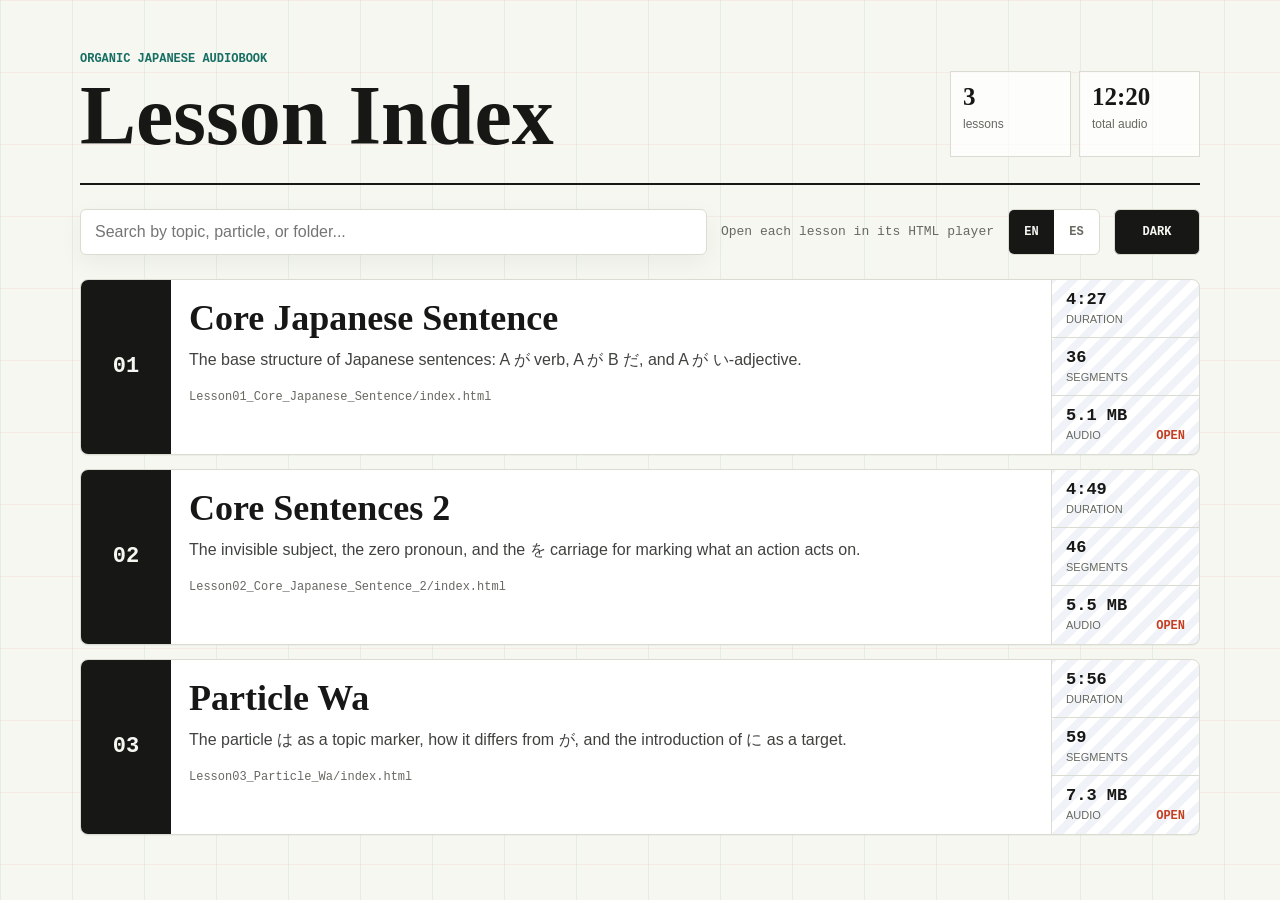
==== index.html @ 803d8f2a "Lesson 3" ====
<!doctype html>
<html lang="es">
<head>
  <meta charset="utf-8">
  <meta name="viewport" content="width=device-width, initial-scale=1">
  <title>Organic Japanese Audiobook</title>
  <link rel="icon" href="data:,">
  <style>
    :root {
      color-scheme: light;
      --paper: #f7f7f2;
      --ink: #171815;
      --muted: #656960;
      --line: #d9ddd1;
      --panel: #ffffff;
      --panel-soft: rgba(255, 255, 255, 0.72);
      --body-text: #3f433d;
      --accent: #c43e22;
      --accent-2: #176f63;
      --accent-3: #274c9b;
      --grid-a: rgba(23, 111, 99, 0.08);
      --grid-b: rgba(196, 62, 34, 0.07);
      --stripe: rgba(39, 76, 155, 0.07);
      --input-shadow: 0 8px 24px rgba(24, 25, 21, 0.05);
      --shadow: 0 18px 55px rgba(24, 25, 21, 0.10);
    }

    :root[data-theme="dark"] {
      color-scheme: dark;
      --paper: #121410;
      --ink: #ece7d9;
      --muted: #a6a99d;
      --line: #3b4036;
      --panel: #1b1f19;
      --panel-soft: rgba(27, 31, 25, 0.82);
      --body-text: #c9c8bb;
      --accent: #ff8a65;
      --accent-2: #73c7ab;
      --accent-3: #8ea8ff;
      --grid-a: rgba(115, 199, 171, 0.10);
      --grid-b: rgba(255, 138, 101, 0.08);
      --stripe: rgba(142, 168, 255, 0.10);
      --input-shadow: 0 10px 28px rgba(0, 0, 0, 0.24);
      --shadow: 0 18px 60px rgba(0, 0, 0, 0.42);
    }

    * {
      box-sizing: border-box;
    }

    html {
      scroll-behavior: smooth;
    }

    body {
      min-height: 100vh;
      margin: 0;
      background:
        linear-gradient(90deg, var(--grid-a) 1px, transparent 1px) 0 0 / 72px 72px,
        linear-gradient(180deg, var(--grid-b) 1px, transparent 1px) 0 0 / 72px 72px,
        var(--paper);
      color: var(--ink);
      font-family: Avenir Next, "Hiragino Sans", "Yu Gothic", "YuGothic", Verdana, sans-serif;
      transition: background-color 160ms ease, color 160ms ease;
    }

    a {
      color: inherit;
      text-decoration: none;
    }

    [hidden] {
      display: none !important;
    }

    .lesson[hidden]::after {
      content: none;
    }

    .shell {
      width: min(1120px, calc(100vw - 32px));
      margin: 0 auto;
      padding: 30px 0 52px;
    }

    .masthead {
      display: grid;
      grid-template-columns: minmax(0, 1fr) auto;
      gap: 28px;
      align-items: end;
      padding: 22px 0 26px;
      border-bottom: 2px solid var(--ink);
    }

    .eyebrow {
      margin: 0 0 10px;
      color: var(--accent-2);
      font: 700 12px/1.2 "Courier New", monospace;
      letter-spacing: 0;
      text-transform: uppercase;
    }

    h1 {
      max-width: 780px;
      margin: 0;
      font-family: Georgia, "Hiragino Mincho ProN", "Yu Mincho", serif;
      font-size: clamp(38px, 7vw, 84px);
      font-weight: 600;
      line-height: 0.96;
    }

    .stats {
      display: grid;
      grid-template-columns: repeat(2, minmax(112px, 1fr));
      gap: 8px;
      min-width: 250px;
    }

    .stat {
      min-height: 86px;
      padding: 12px;
      border: 1px solid var(--line);
      background: var(--panel-soft);
    }

    .stat strong {
      display: block;
      font: 700 25px/1 Georgia, serif;
    }

    .stat span {
      display: block;
      margin-top: 8px;
      color: var(--muted);
      font-size: 12px;
      line-height: 1.25;
    }

    .toolbar {
      display: grid;
      grid-template-columns: minmax(0, 1fr) auto auto auto;
      gap: 14px;
      align-items: center;
      margin: 24px 0;
    }

    .search {
      width: 100%;
      height: 46px;
      padding: 0 14px;
      border: 1px solid var(--line);
      border-radius: 6px;
      background: var(--panel);
      color: var(--ink);
      font: 16px/1 Avenir Next, "Hiragino Sans", "Yu Gothic", sans-serif;
      box-shadow: var(--input-shadow);
    }

    .search:focus {
      outline: 2px solid var(--accent-3);
      outline-offset: 2px;
    }

    .folder-note {
      color: var(--muted);
      font: 13px/1.3 "Courier New", monospace;
      white-space: nowrap;
    }

    .language-toggle {
      display: grid;
      grid-template-columns: 1fr 1fr;
      overflow: hidden;
      height: 46px;
      min-width: 92px;
      border: 1px solid var(--line);
      border-radius: 6px;
      background: var(--panel);
    }

    .language-toggle button {
      border: 0;
      background: transparent;
      color: var(--muted);
      cursor: pointer;
      font: 700 12px/1 "Courier New", monospace;
    }

    .language-toggle button[aria-pressed="true"] {
      background: var(--ink);
      color: var(--paper);
    }

    .theme-button {
      height: 46px;
      min-width: 86px;
      padding: 0 14px;
      border: 1px solid var(--line);
      border-radius: 6px;
      background: var(--ink);
      color: var(--paper);
      cursor: pointer;
      font: 700 12px/1 "Courier New", monospace;
      text-transform: uppercase;
      transition: transform 140ms ease, background 140ms ease, color 140ms ease;
    }

    .theme-button:hover,
    .theme-button:focus-visible,
    .language-toggle button:focus-visible {
      transform: translateY(-1px);
      outline: 2px solid var(--accent-3);
      outline-offset: 2px;
    }

    .lessons {
      display: grid;
      gap: 14px;
    }

    .lesson {
      position: relative;
      display: grid;
      grid-template-columns: 90px minmax(0, 1fr) 148px;
      gap: 18px;
      align-items: stretch;
      overflow: hidden;
      min-height: 176px;
      border: 1px solid var(--line);
      border-radius: 8px;
      background: var(--panel);
      box-shadow: 0 1px 0 rgba(24, 25, 21, 0.04);
      transition: transform 160ms ease, box-shadow 160ms ease, border-color 160ms ease;
    }

    .lesson:hover,
    .lesson:focus-visible {
      border-color: color-mix(in srgb, var(--accent-2) 58%, var(--line));
      box-shadow: var(--shadow);
      transform: translateY(-2px);
      outline: 0;
    }

    .lesson-number {
      display: grid;
      place-items: center;
      background: var(--ink);
      color: var(--paper);
      font: 700 22px/1 "Courier New", monospace;
    }

    .lesson-body {
      min-width: 0;
      padding: 20px 0;
    }

    .lesson-title {
      margin: 0 0 10px;
      font-family: Georgia, "Hiragino Mincho ProN", "Yu Mincho", serif;
      font-size: clamp(24px, 3vw, 36px);
      font-weight: 600;
      line-height: 1.05;
    }

    .lesson-summary {
      max-width: 760px;
      margin: 0;
      color: var(--body-text);
      font-size: 16px;
      line-height: 1.55;
    }

    .lesson-path {
      display: block;
      margin-top: 16px;
      color: var(--muted);
      font: 12px/1.4 "Courier New", monospace;
      overflow-wrap: anywhere;
    }

    .lesson-meta {
      display: grid;
      align-content: stretch;
      border-left: 1px solid var(--line);
      background:
        repeating-linear-gradient(
          -45deg,
          var(--stripe) 0,
          var(--stripe) 8px,
          transparent 8px,
          transparent 16px
        );
    }

    .meta-cell {
      display: grid;
      align-content: center;
      min-height: 58px;
      padding: 10px 14px;
      border-bottom: 1px solid var(--line);
    }

    .meta-cell:last-child {
      border-bottom: 0;
    }

    .meta-cell strong {
      font: 700 17px/1 "Courier New", monospace;
    }

    .meta-cell span {
      margin-top: 5px;
      color: var(--muted);
      font-size: 11px;
      line-height: 1.2;
      text-transform: uppercase;
    }

    .lesson::after {
      content: attr(data-action);
      position: absolute;
      right: 14px;
      bottom: 12px;
      color: var(--accent);
      font: 700 12px/1 "Courier New", monospace;
      text-transform: uppercase;
    }

    .empty {
      display: none;
      padding: 28px;
      border: 1px dashed var(--line);
      border-radius: 8px;
      background: var(--panel-soft);
      color: var(--muted);
      text-align: center;
    }

    body.no-results .empty {
      display: block;
    }

    body.no-results .lessons {
      display: none;
    }

    @media (max-width: 820px) {
      .masthead,
      .lesson {
        grid-template-columns: 1fr;
      }

      .toolbar {
        grid-template-columns: 1fr auto auto;
      }

      .search {
        grid-column: 1 / -1;
      }

      .stats {
        min-width: 0;
      }

      .folder-note {
        white-space: normal;
      }

      .lesson {
        min-height: 0;
      }

      .lesson-number {
        min-height: 56px;
        place-items: center start;
        padding-left: 18px;
      }

      .lesson-body {
        padding: 4px 18px 18px;
      }

      .lesson-meta {
        grid-template-columns: repeat(3, 1fr);
        border-top: 1px solid var(--line);
        border-left: 0;
      }

      .meta-cell {
        border-right: 1px solid var(--line);
        border-bottom: 0;
      }

      .meta-cell:last-child {
        border-right: 0;
      }
    }

    @media (max-width: 520px) {
      .shell {
        width: min(100vw - 22px, 1120px);
        padding-top: 18px;
      }
    }
  </style>
</head>
<body>
  <main class="shell">
    <header class="masthead">
      <div>
        <p class="eyebrow">Organic Japanese Audiobook</p>
        <h1 data-i18n="title">Índice de lecciones</h1>
      </div>
      <div class="stats" aria-label="Resumen de recursos" data-i18n-aria="statsLabel">
        <div class="stat">
          <strong>3</strong>
          <span data-i18n="statLessons">lecciones</span>
        </div>
        <div class="stat">
          <strong>12:20</strong>
          <span data-i18n="statAudio">audio total</span>
        </div>
      </div>
    </header>

    <section class="toolbar" aria-label="Herramientas del índice" data-i18n-aria="toolbarLabel">
      <input id="search" class="search" type="search" placeholder="Buscar por tema, partícula o carpeta..." autocomplete="off">
      <span class="folder-note" data-i18n="folderNote">Abre cada lección en su reproductor HTML</span>
      <div class="language-toggle" aria-label="Language">
        <button id="langEn" type="button" data-lang-option="en">EN</button>
        <button id="langEs" type="button" data-lang-option="es">ES</button>
      </div>
      <button id="themeButton" class="theme-button" type="button" aria-label="Cambiar modo oscuro">Dark</button>
    </section>

    <section id="lessons" class="lessons" aria-label="Lecciones" data-i18n-aria="lessonsLabel">
      <a class="lesson" href="Lesson01_Core_Japanese_Sentence/index.html" data-search="lesson 1 core japanese sentence oración núcleo が だ い adjective sentence train">
        <div class="lesson-number">01</div>
        <div class="lesson-body">
          <h2 class="lesson-title">Core Japanese Sentence</h2>
          <p class="lesson-summary" data-lesson-summary="0">La estructura base de las frases japonesas: A が verbo, A が B だ y A が adjetivo en い.</p>
          <span class="lesson-path">Lesson01_Core_Japanese_Sentence/index.html</span>
        </div>
        <div class="lesson-meta" aria-label="Datos de Lesson 1" data-lesson-meta="1">
          <div class="meta-cell">
            <strong>4:27</strong>
            <span data-i18n="duration">duración</span>
          </div>
          <div class="meta-cell">
            <strong>36</strong>
            <span data-i18n="segments">segmentos</span>
          </div>
          <div class="meta-cell">
            <strong>5.1 MB</strong>
            <span data-i18n="audio">audio</span>
          </div>
        </div>
      </a>

      <a class="lesson" href="Lesson02_Core_Japanese_Sentence_2/index.html" data-search="lesson 2 core sentences invisible carriage zero pronoun を object japanese sentence">
        <div class="lesson-number">02</div>
        <div class="lesson-body">
          <h2 class="lesson-title">Core Sentences 2</h2>
          <p class="lesson-summary" data-lesson-summary="1">El sujeto invisible, el pronombre cero y el vagón を para marcar aquello sobre lo que actúa la acción.</p>
          <span class="lesson-path">Lesson02_Core_Japanese_Sentence_2/index.html</span>
        </div>
        <div class="lesson-meta" aria-label="Datos de Lesson 2" data-lesson-meta="2">
          <div class="meta-cell">
            <strong>4:49</strong>
            <span data-i18n="duration">duración</span>
          </div>
          <div class="meta-cell">
            <strong>46</strong>
            <span data-i18n="segments">segmentos</span>
          </div>
          <div class="meta-cell">
            <strong>5.5 MB</strong>
            <span data-i18n="audio">audio</span>
          </div>
        </div>
      </a>

      <a class="lesson" href="Lesson03_Particle_Wa/index.html" data-search="lesson 3 particle wa は topic が を に japanese grammar flag">
        <div class="lesson-number">03</div>
        <div class="lesson-body">
          <h2 class="lesson-title">Particle Wa</h2>
          <p class="lesson-summary" data-lesson-summary="2">La partícula は como marcador de tema, su diferencia con が y la introducción de に como destino.</p>
          <span class="lesson-path">Lesson03_Particle_Wa/index.html</span>
        </div>
        <div class="lesson-meta" aria-label="Datos de Lesson 3" data-lesson-meta="3">
          <div class="meta-cell">
            <strong>5:56</strong>
            <span data-i18n="duration">duración</span>
          </div>
          <div class="meta-cell">
            <strong>59</strong>
            <span data-i18n="segments">segmentos</span>
          </div>
          <div class="meta-cell">
            <strong>7.3 MB</strong>
            <span data-i18n="audio">audio</span>
          </div>
        </div>
      </a>
    </section>

    <p class="empty" data-i18n="empty">No hay lecciones que coincidan con esa búsqueda.</p>
  </main>

  <script>
    "use strict";

    const search = document.getElementById("search");
    const themeButton = document.getElementById("themeButton");
    const languageButtons = Array.from(document.querySelectorAll("[data-lang-option]"));
    const lessons = Array.from(document.querySelectorAll(".lesson"));
    const translations = {
      en: {
        title: "Lesson Index",
        statsLabel: "Resource summary",
        statLessons: "lessons",
        statAudio: "total audio",
        toolbarLabel: "Index tools",
        lessonsLabel: "Lessons",
        folderNote: "Open each lesson in its HTML player",
        searchPlaceholder: "Search by topic, particle, or folder...",
        themeAria: "Toggle dark mode",
        themeDark: "Dark",
        themeLight: "Light",
        duration: "duration",
        segments: "segments",
        audio: "audio",
        open: "Open",
        empty: "No lessons match that search.",
        lessonMeta: lessonNumber => `Lesson ${lessonNumber} details`,
        summaries: [
          "The base structure of Japanese sentences: A が verb, A が B だ, and A が い-adjective.",
          "The invisible subject, the zero pronoun, and the を carriage for marking what an action acts on.",
          "The particle は as a topic marker, how it differs from が, and the introduction of に as a target."
        ]
      },
      es: {
        title: "Índice de lecciones",
        statsLabel: "Resumen de recursos",
        statLessons: "lecciones",
        statAudio: "audio total",
        toolbarLabel: "Herramientas del índice",
        lessonsLabel: "Lecciones",
        folderNote: "Abre cada lección en su reproductor HTML",
        searchPlaceholder: "Buscar por tema, partícula o carpeta...",
        themeAria: "Cambiar modo oscuro",
        themeDark: "Dark",
        themeLight: "Light",
        duration: "duración",
        segments: "segmentos",
        audio: "audio",
        open: "Abrir",
        empty: "No hay lecciones que coincidan con esa búsqueda.",
        lessonMeta: lessonNumber => `Datos de Lesson ${lessonNumber}`,
        summaries: [
          "La estructura base de las frases japonesas: A が verbo, A が B だ y A が adjetivo en い.",
          "El sujeto invisible, el pronombre cero y el vagón を para marcar aquello sobre lo que actúa la acción.",
          "La partícula は como marcador de tema, su diferencia con が y la introducción de に como destino."
        ]
      }
    };
    let currentLanguage = getInitialLanguage();

    function getInitialLanguage() {
      const stored = localStorage.getItem("oja-index-language");
      if (stored === "en" || stored === "es") return stored;
      return navigator.language && navigator.language.toLowerCase().startsWith("es") ? "es" : "en";
    }

    function getInitialTheme() {
      const stored = localStorage.getItem("oja-index-theme");
      if (stored === "dark" || stored === "light") return stored;
      return window.matchMedia && window.matchMedia("(prefers-color-scheme: dark)").matches ? "dark" : "light";
    }

    function setTheme(theme) {
      const copy = translations[currentLanguage];
      document.documentElement.dataset.theme = theme;
      localStorage.setItem("oja-index-theme", theme);
      themeButton.textContent = theme === "dark" ? copy.themeLight : copy.themeDark;
      themeButton.setAttribute("aria-label", copy.themeAria);
      themeButton.setAttribute("aria-pressed", String(theme === "dark"));
    }

    function setLanguage(language) {
      const copy = translations[language] || translations.en;
      currentLanguage = language;
      document.documentElement.lang = language;
      localStorage.setItem("oja-index-language", language);
      document.querySelectorAll("[data-i18n]").forEach(element => {
        element.textContent = copy[element.dataset.i18n];
      });
      document.querySelectorAll("[data-i18n-aria]").forEach(element => {
        element.setAttribute("aria-label", copy[element.dataset.i18nAria]);
      });
      document.querySelectorAll("[data-lesson-summary]").forEach(element => {
        element.textContent = copy.summaries[Number(element.dataset.lessonSummary)];
      });
      document.querySelectorAll("[data-lesson-meta]").forEach(element => {
        element.setAttribute("aria-label", copy.lessonMeta(element.dataset.lessonMeta));
      });
      lessons.forEach(lesson => {
        lesson.dataset.action = copy.open;
      });
      languageButtons.forEach(button => {
        const isActive = button.dataset.langOption === language;
        button.setAttribute("aria-pressed", String(isActive));
      });
      search.setAttribute("placeholder", copy.searchPlaceholder);
      setTheme(document.documentElement.dataset.theme === "dark" ? "dark" : "light");
      filterLessons();
    }

    function filterLessons() {
      const query = search.value.trim().toLowerCase();
      let visibleCount = 0;

      for (const lesson of lessons) {
        const text = `${lesson.textContent} ${lesson.dataset.search}`.toLowerCase();
        const isVisible = !query || text.includes(query);
        lesson.hidden = !isVisible;
        if (isVisible) visibleCount += 1;
      }

      document.body.classList.toggle("no-results", visibleCount === 0);
    }

    setTheme(getInitialTheme());
    setLanguage(currentLanguage);

    search.addEventListener("input", () => {
      filterLessons();
    });

    themeButton.addEventListener("click", () => {
      const current = document.documentElement.dataset.theme === "dark" ? "dark" : "light";
      setTheme(current === "dark" ? "light" : "dark");
    });

    languageButtons.forEach(button => {
      button.addEventListener("click", () => {
        setLanguage(button.dataset.langOption);
      });
    });
  </script>
</body>
</html>
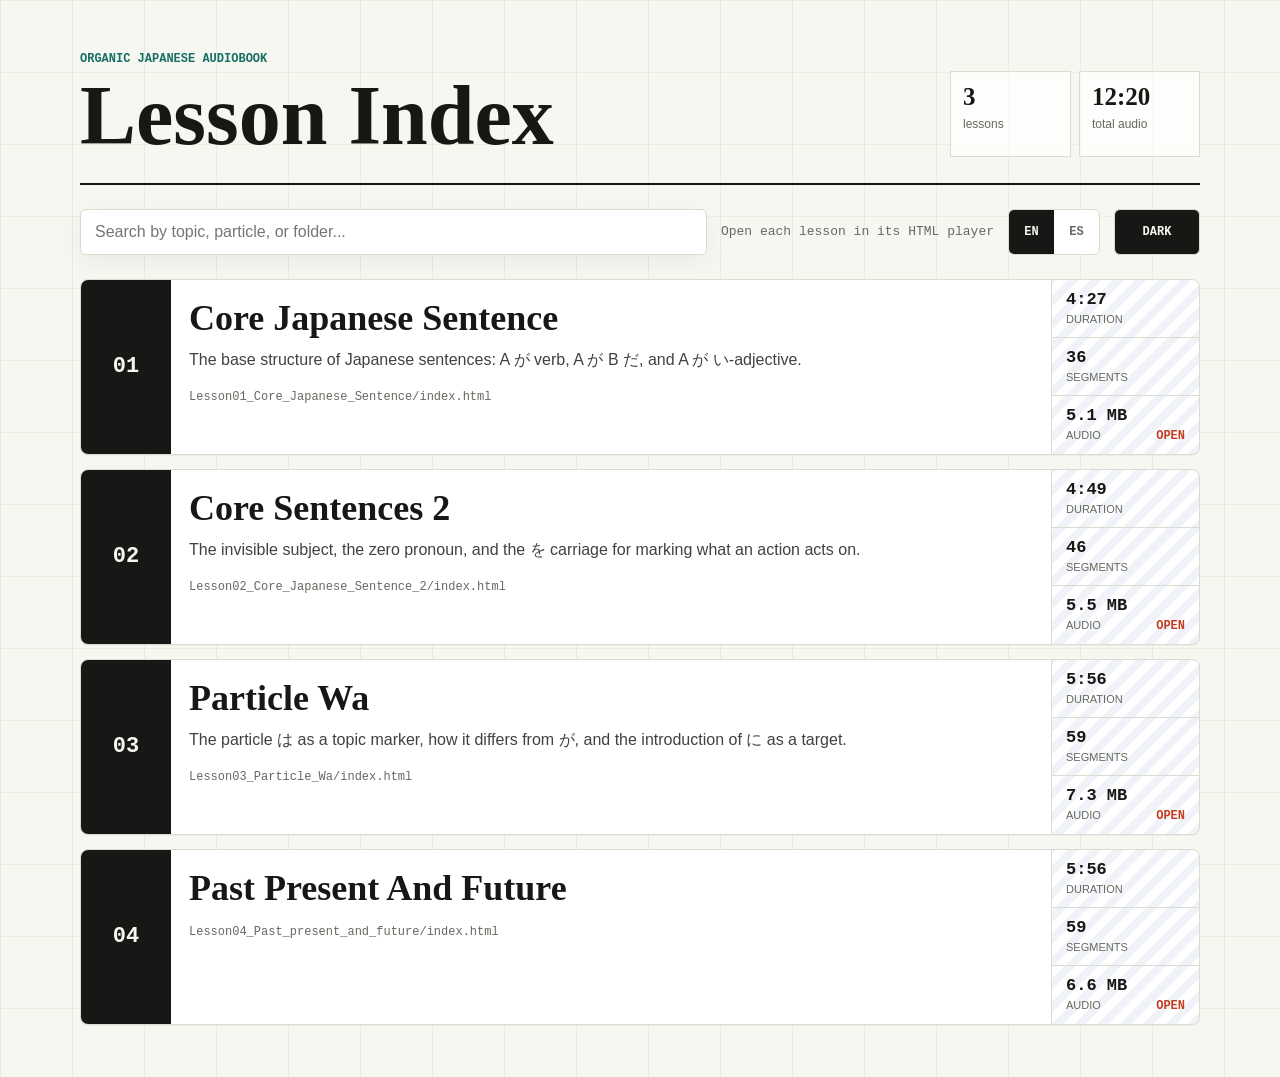
==== commit d9852ce2: "Add files via upload" ====
--- a/index.html
+++ b/index.html
@@ -498,6 +498,29 @@
           </div>
           <div class="meta-cell">
             <strong>7.3 MB</strong>
+            <span data-i18n="audio">audio</span>
+          </div>
+        </div>
+      </a>
+
+      <a class="lesson" href="Lesson04_Past_present_and_future/index.html" data-search="lesson 4 past present and future japanese grammar flag">
+        <div class="lesson-number">04</div>
+        <div class="lesson-body">
+          <h2 class="lesson-title">Past Present And Future</h2>
+          <p class="lesson-summary" data-lesson-summary="3">El pasado, el presente y el futuro en la gramática japonesa.</p>
+          <span class="lesson-path">Lesson04_Past_present_and_future/index.html</span>
+        </div>
+        <div class="lesson-meta" aria-label="Datos de Lesson 4" data-lesson-meta="4">
+          <div class="meta-cell">
+            <strong>5:56</strong>
+            <span data-i18n="duration">duración</span>
+          </div>
+          <div class="meta-cell">
+            <strong>59</strong>
+            <span data-i18n="segments">segmentos</span>
+          </div>
+          <div class="meta-cell">
+            <strong>6.6 MB</strong>
             <span data-i18n="audio">audio</span>
           </div>
         </div>
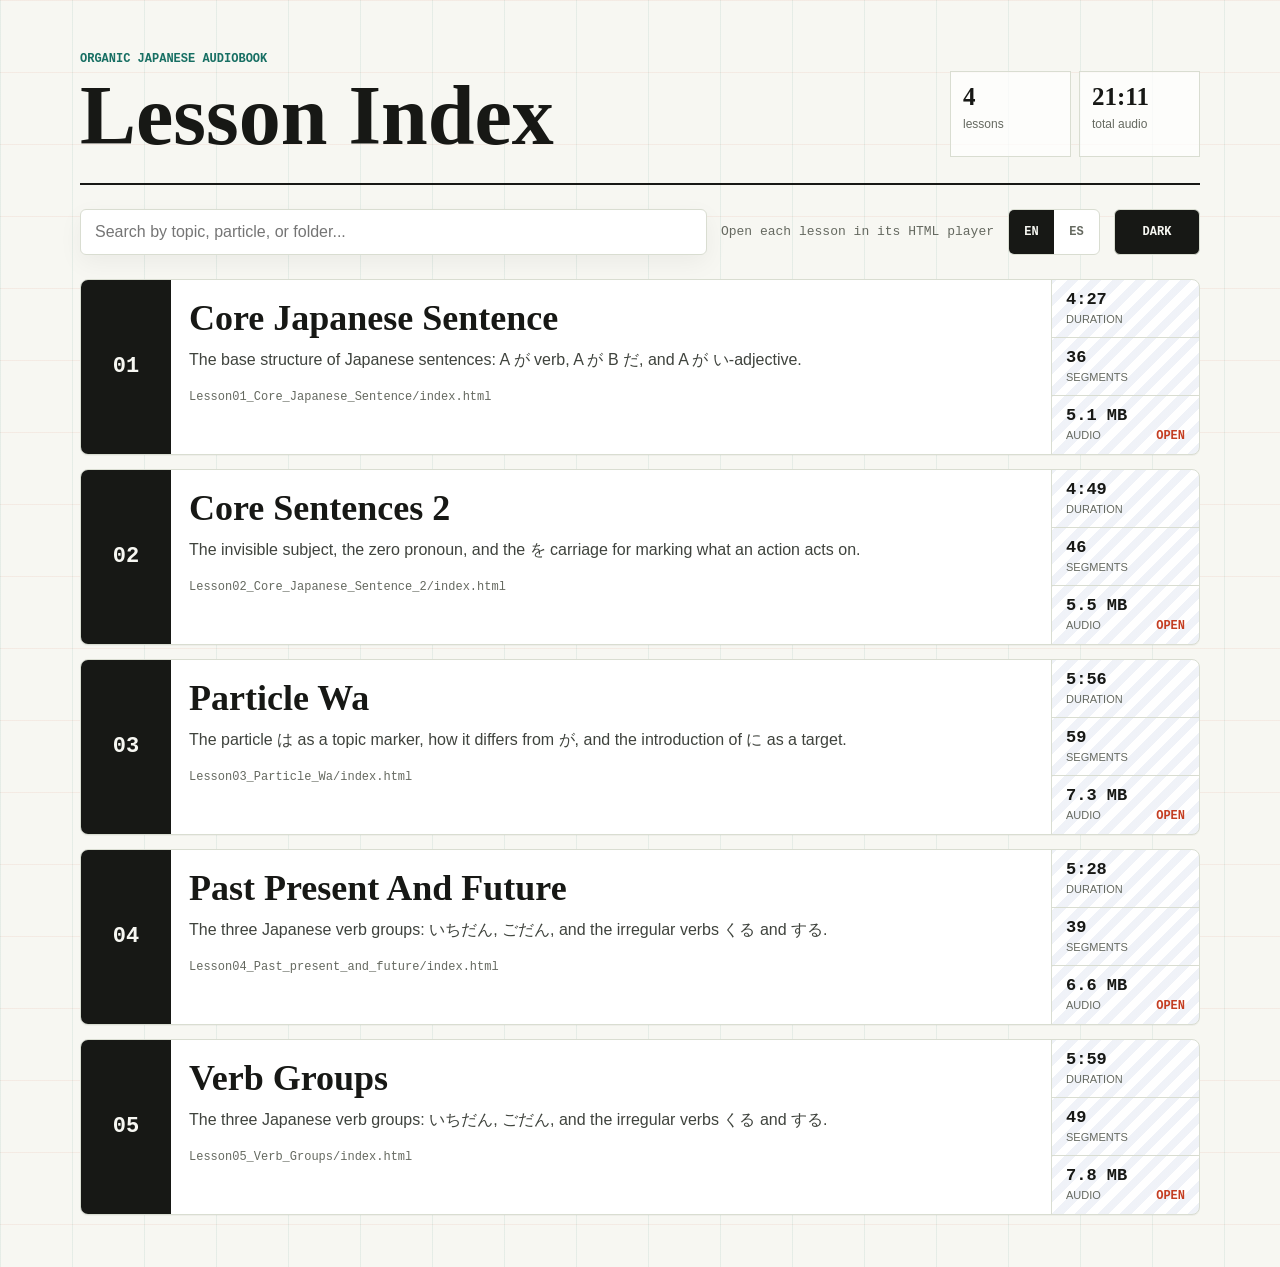
==== commit 1f03b740: "lesson 5" ====
--- a/index.html
+++ b/index.html
@@ -413,11 +413,11 @@
       </div>
       <div class="stats" aria-label="Resumen de recursos" data-i18n-aria="statsLabel">
         <div class="stat">
-          <strong>3</strong>
+          <strong>4</strong>
           <span data-i18n="statLessons">lecciones</span>
         </div>
         <div class="stat">
-          <strong>12:20</strong>
+          <strong>21:11</strong>
           <span data-i18n="statAudio">audio total</span>
         </div>
       </div>
@@ -512,15 +512,38 @@
         </div>
         <div class="lesson-meta" aria-label="Datos de Lesson 4" data-lesson-meta="4">
           <div class="meta-cell">
-            <strong>5:56</strong>
+            <strong>5:28</strong>
             <span data-i18n="duration">duración</span>
           </div>
           <div class="meta-cell">
-            <strong>59</strong>
+            <strong>39</strong>
             <span data-i18n="segments">segmentos</span>
           </div>
           <div class="meta-cell">
             <strong>6.6 MB</strong>
+            <span data-i18n="audio">audio</span>
+          </div>
+        </div>
+      </a>
+
+      <a class="lesson" href="Lesson05_Verb_Groups/index.html" data-search="lesson 5 verb groups いちだん ごだん irregular verbs る verbs いる える くる する japanese conjugation">
+        <div class="lesson-number">05</div>
+        <div class="lesson-body">
+          <h2 class="lesson-title">Verb Groups</h2>
+          <p class="lesson-summary" data-lesson-summary="3">Los tres grupos de verbos japoneses: いちだん, ごだん y los irregulares くる y する.</p>
+          <span class="lesson-path">Lesson05_Verb_Groups/index.html</span>
+        </div>
+        <div class="lesson-meta" aria-label="Datos de Lesson 5" data-lesson-meta="5">
+          <div class="meta-cell">
+            <strong>5:59</strong>
+            <span data-i18n="duration">duración</span>
+          </div>
+          <div class="meta-cell">
+            <strong>49</strong>
+            <span data-i18n="segments">segmentos</span>
+          </div>
+          <div class="meta-cell">
+            <strong>7.8 MB</strong>
             <span data-i18n="audio">audio</span>
           </div>
         </div>
@@ -559,7 +582,8 @@
         summaries: [
           "The base structure of Japanese sentences: A が verb, A が B だ, and A が い-adjective.",
           "The invisible subject, the zero pronoun, and the を carriage for marking what an action acts on.",
-          "The particle は as a topic marker, how it differs from が, and the introduction of に as a target."
+          "The particle は as a topic marker, how it differs from が, and the introduction of に as a target.",
+          "The three Japanese verb groups: いちだん, ごだん, and the irregular verbs くる and する."
         ]
       },
       es: {
@@ -583,7 +607,8 @@
         summaries: [
           "La estructura base de las frases japonesas: A が verbo, A が B だ y A が adjetivo en い.",
           "El sujeto invisible, el pronombre cero y el vagón を para marcar aquello sobre lo que actúa la acción.",
-          "La partícula は como marcador de tema, su diferencia con が y la introducción de に como destino."
+          "La partícula は como marcador de tema, su diferencia con が y la introducción de に como destino.",
+          "Los tres grupos de verbos japoneses: いちだん, ごだん y los irregulares くる y する."
         ]
       }
     };
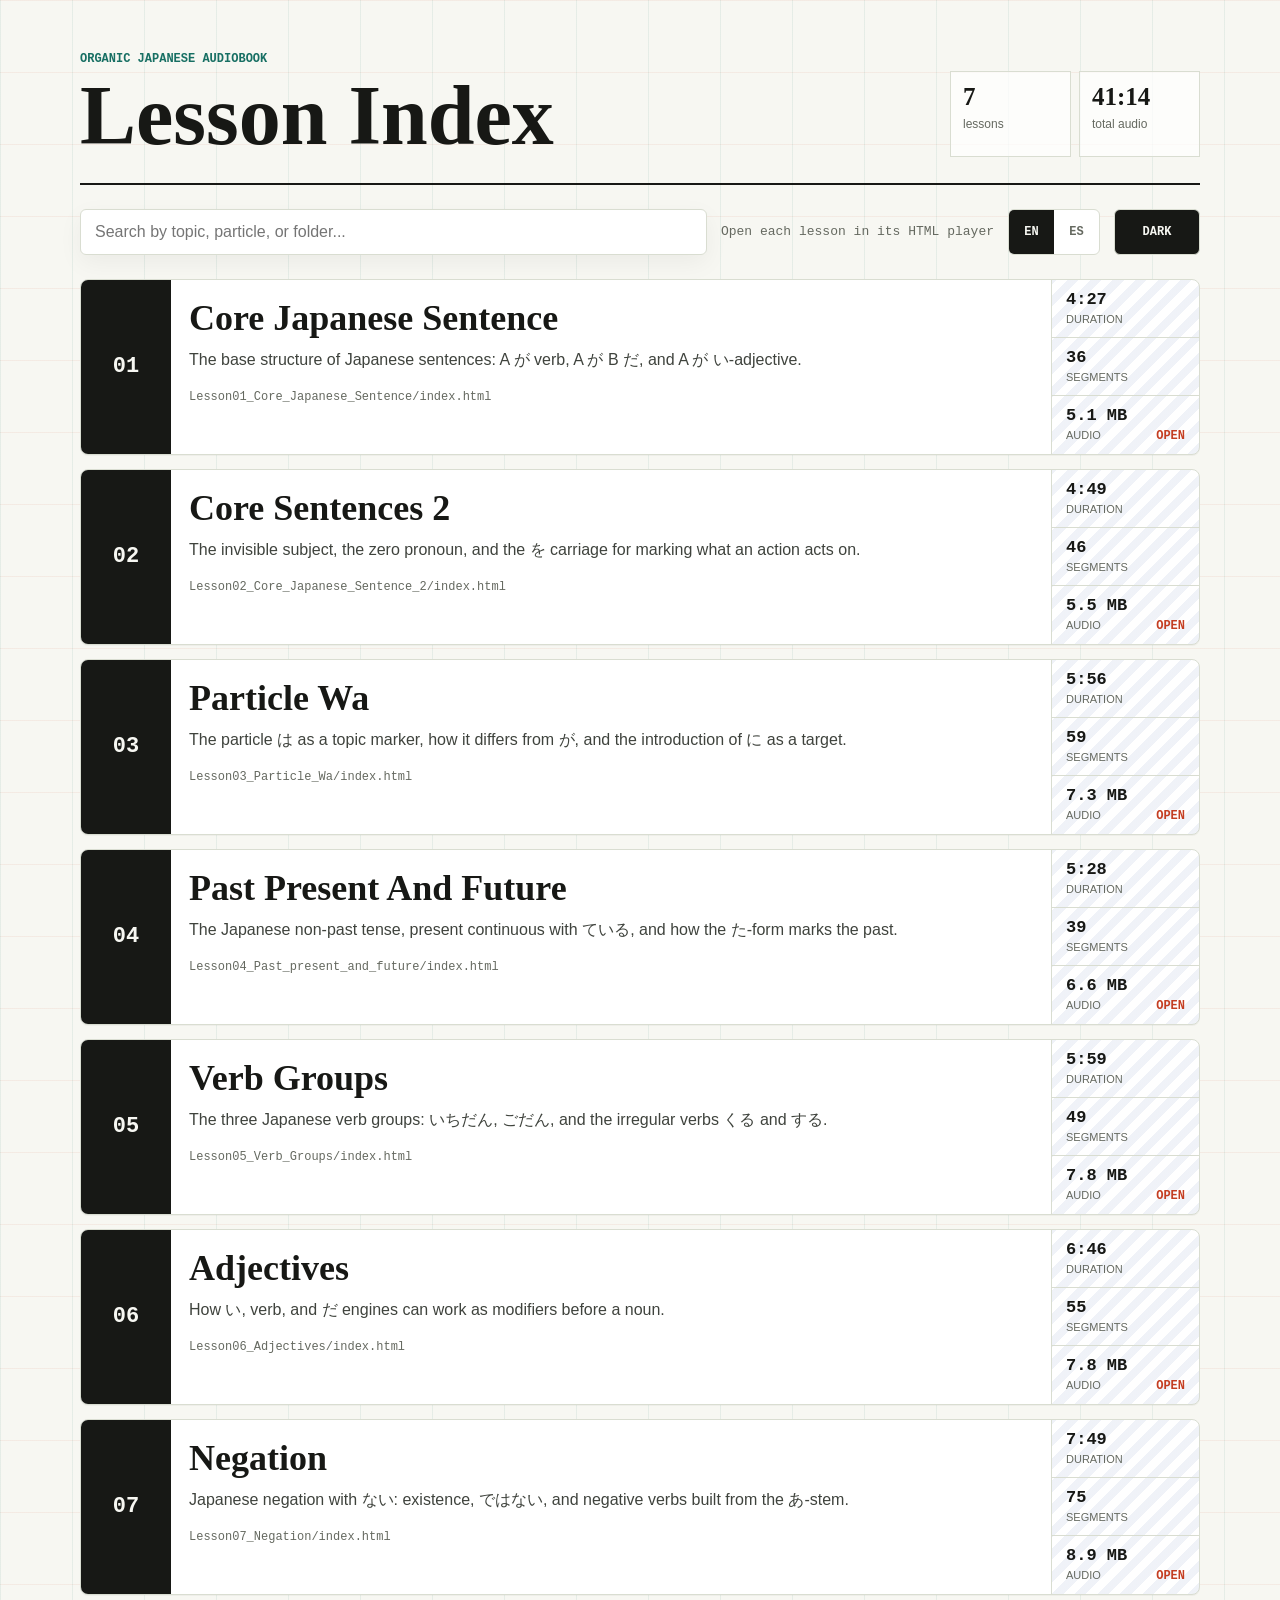
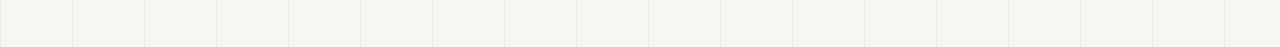
==== commit 3519c5e4: "Add files via upload" ====
--- a/index.html
+++ b/index.html
@@ -413,11 +413,11 @@
       </div>
       <div class="stats" aria-label="Resumen de recursos" data-i18n-aria="statsLabel">
         <div class="stat">
-          <strong>4</strong>
+          <strong>7</strong>
           <span data-i18n="statLessons">lecciones</span>
         </div>
         <div class="stat">
-          <strong>21:11</strong>
+          <strong>41:14</strong>
           <span data-i18n="statAudio">audio total</span>
         </div>
       </div>
@@ -530,7 +530,7 @@
         <div class="lesson-number">05</div>
         <div class="lesson-body">
           <h2 class="lesson-title">Verb Groups</h2>
-          <p class="lesson-summary" data-lesson-summary="3">Los tres grupos de verbos japoneses: いちだん, ごだん y los irregulares くる y する.</p>
+          <p class="lesson-summary" data-lesson-summary="4">Los tres grupos de verbos japoneses: いちだん, ごだん y los irregulares くる y する.</p>
           <span class="lesson-path">Lesson05_Verb_Groups/index.html</span>
         </div>
         <div class="lesson-meta" aria-label="Datos de Lesson 5" data-lesson-meta="5">
@@ -544,6 +544,52 @@
           </div>
           <div class="meta-cell">
             <strong>7.8 MB</strong>
+            <span data-i18n="audio">audio</span>
+          </div>
+        </div>
+      </a>
+
+      <a class="lesson" href="Lesson06_Adjectives/index.html" data-search="lesson 6 adjectives い adjectives adjective sentences u train da train i train white engine verbs noun sentences japanese modifiers">
+        <div class="lesson-number">06</div>
+        <div class="lesson-body">
+          <h2 class="lesson-title">Adjectives</h2>
+          <p class="lesson-summary" data-lesson-summary="5">Cómo los motores い, verbales y だ pueden funcionar como modificadores antes de un sustantivo.</p>
+          <span class="lesson-path">Lesson06_Adjectives/index.html</span>
+        </div>
+        <div class="lesson-meta" aria-label="Datos de Lesson 6" data-lesson-meta="6">
+          <div class="meta-cell">
+            <strong>6:46</strong>
+            <span data-i18n="duration">duración</span>
+          </div>
+          <div class="meta-cell">
+            <strong>55</strong>
+            <span data-i18n="segments">segmentos</span>
+          </div>
+          <div class="meta-cell">
+            <strong>7.8 MB</strong>
+            <span data-i18n="audio">audio</span>
+          </div>
+        </div>
+      </a>
+
+      <a class="lesson" href="Lesson07_Negation/index.html" data-search="lesson 7 negation negative ない ではない ある あ-stem verbs きかない はなさない もたない japanese grammar">
+        <div class="lesson-number">07</div>
+        <div class="lesson-body">
+          <h2 class="lesson-title">Negation</h2>
+          <p class="lesson-summary" data-lesson-summary="6">La negación japonesa con ない: existencia, ではない y verbos negativos con la raíz en あ.</p>
+          <span class="lesson-path">Lesson07_Negation/index.html</span>
+        </div>
+        <div class="lesson-meta" aria-label="Datos de Lesson 7" data-lesson-meta="7">
+          <div class="meta-cell">
+            <strong>7:49</strong>
+            <span data-i18n="duration">duración</span>
+          </div>
+          <div class="meta-cell">
+            <strong>75</strong>
+            <span data-i18n="segments">segmentos</span>
+          </div>
+          <div class="meta-cell">
+            <strong>8.9 MB</strong>
             <span data-i18n="audio">audio</span>
           </div>
         </div>
@@ -583,7 +629,10 @@
           "The base structure of Japanese sentences: A が verb, A が B だ, and A が い-adjective.",
           "The invisible subject, the zero pronoun, and the を carriage for marking what an action acts on.",
           "The particle は as a topic marker, how it differs from が, and the introduction of に as a target.",
-          "The three Japanese verb groups: いちだん, ごだん, and the irregular verbs くる and する."
+          "The Japanese non-past tense, present continuous with ている, and how the た-form marks the past.",
+          "The three Japanese verb groups: いちだん, ごだん, and the irregular verbs くる and する.",
+          "How い, verb, and だ engines can work as modifiers before a noun.",
+          "Japanese negation with ない: existence, ではない, and negative verbs built from the あ-stem."
         ]
       },
       es: {
@@ -608,7 +657,10 @@
           "La estructura base de las frases japonesas: A が verbo, A が B だ y A が adjetivo en い.",
           "El sujeto invisible, el pronombre cero y el vagón を para marcar aquello sobre lo que actúa la acción.",
           "La partícula は como marcador de tema, su diferencia con が y la introducción de に como destino.",
-          "Los tres grupos de verbos japoneses: いちだん, ごだん y los irregulares くる y する."
+          "El tiempo no-pasado japonés, el presente continuo con ている y cómo la forma た marca el pasado.",
+          "Los tres grupos de verbos japoneses: いちだん, ごだん y los irregulares くる y する.",
+          "Cómo los motores い, verbales y だ pueden funcionar como modificadores antes de un sustantivo.",
+          "La negación japonesa con ない: existencia, ではない y verbos negativos con la raíz en あ."
         ]
       }
     };
